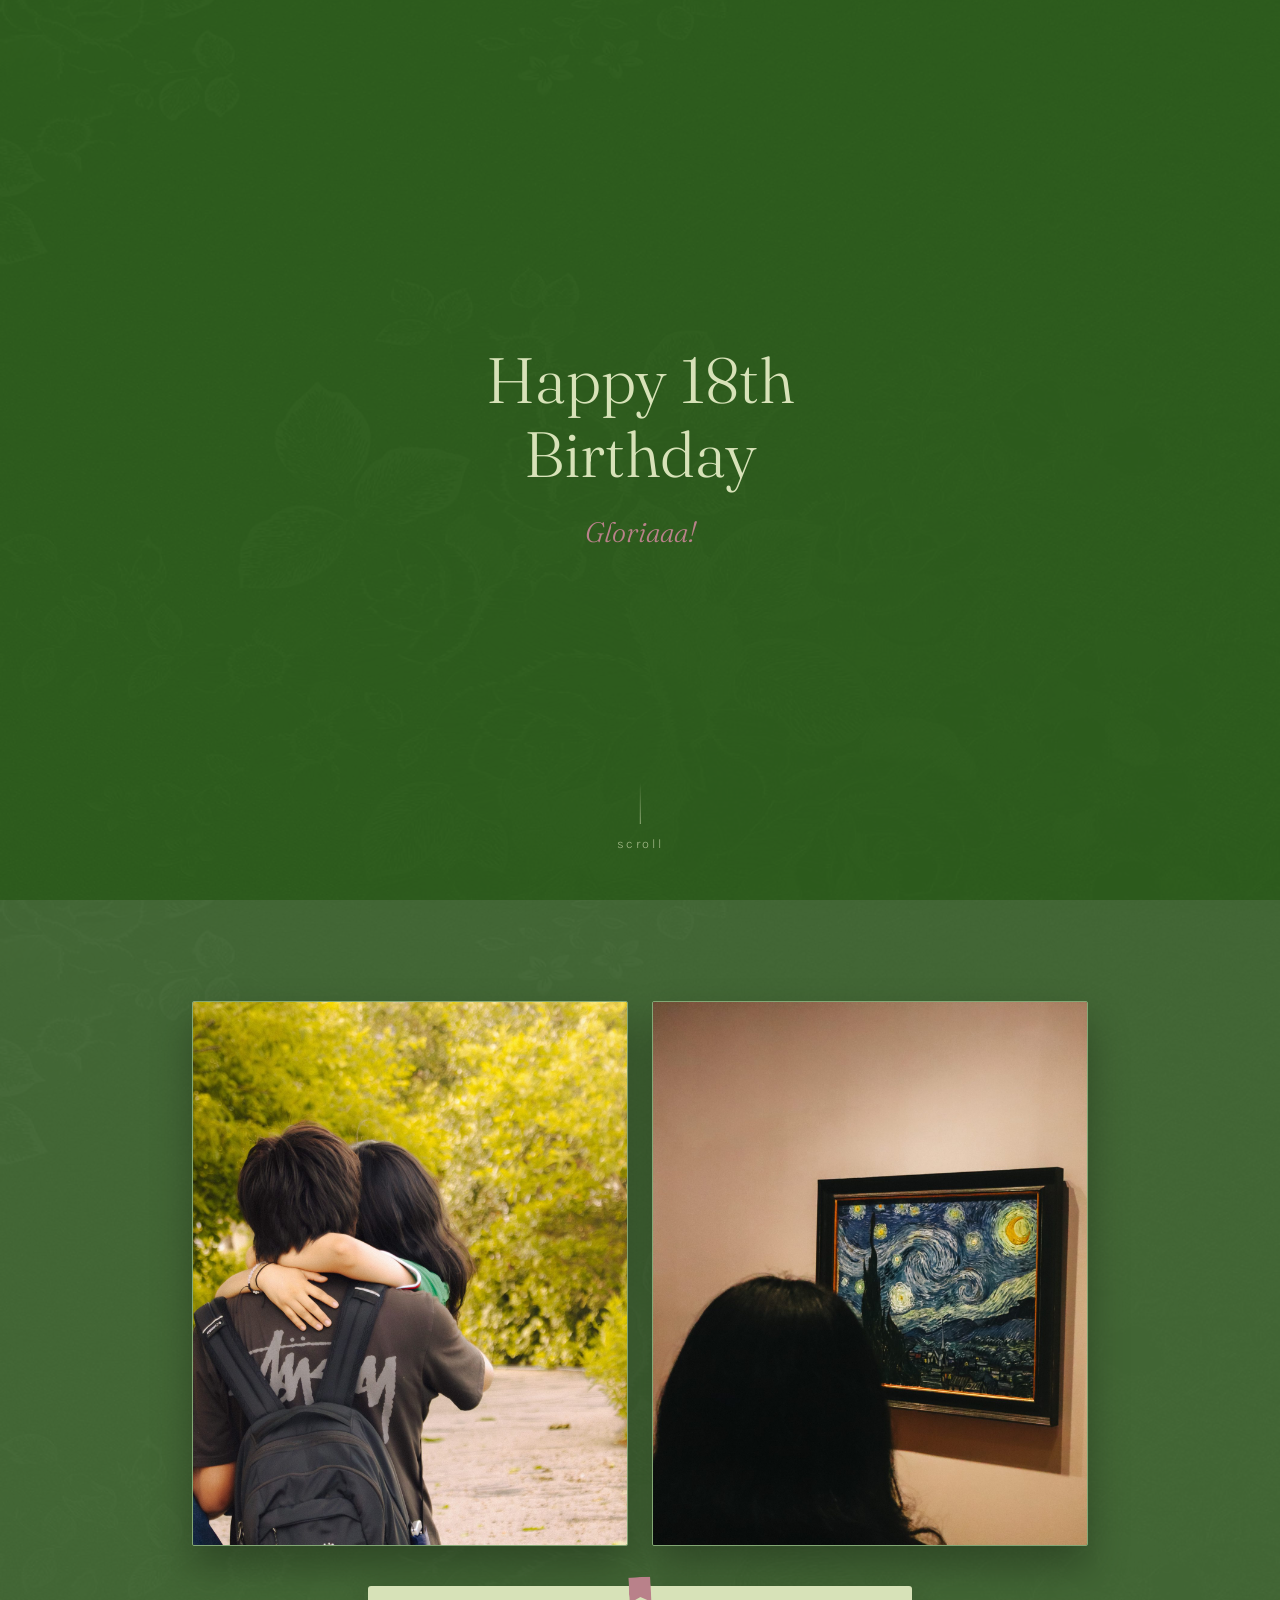
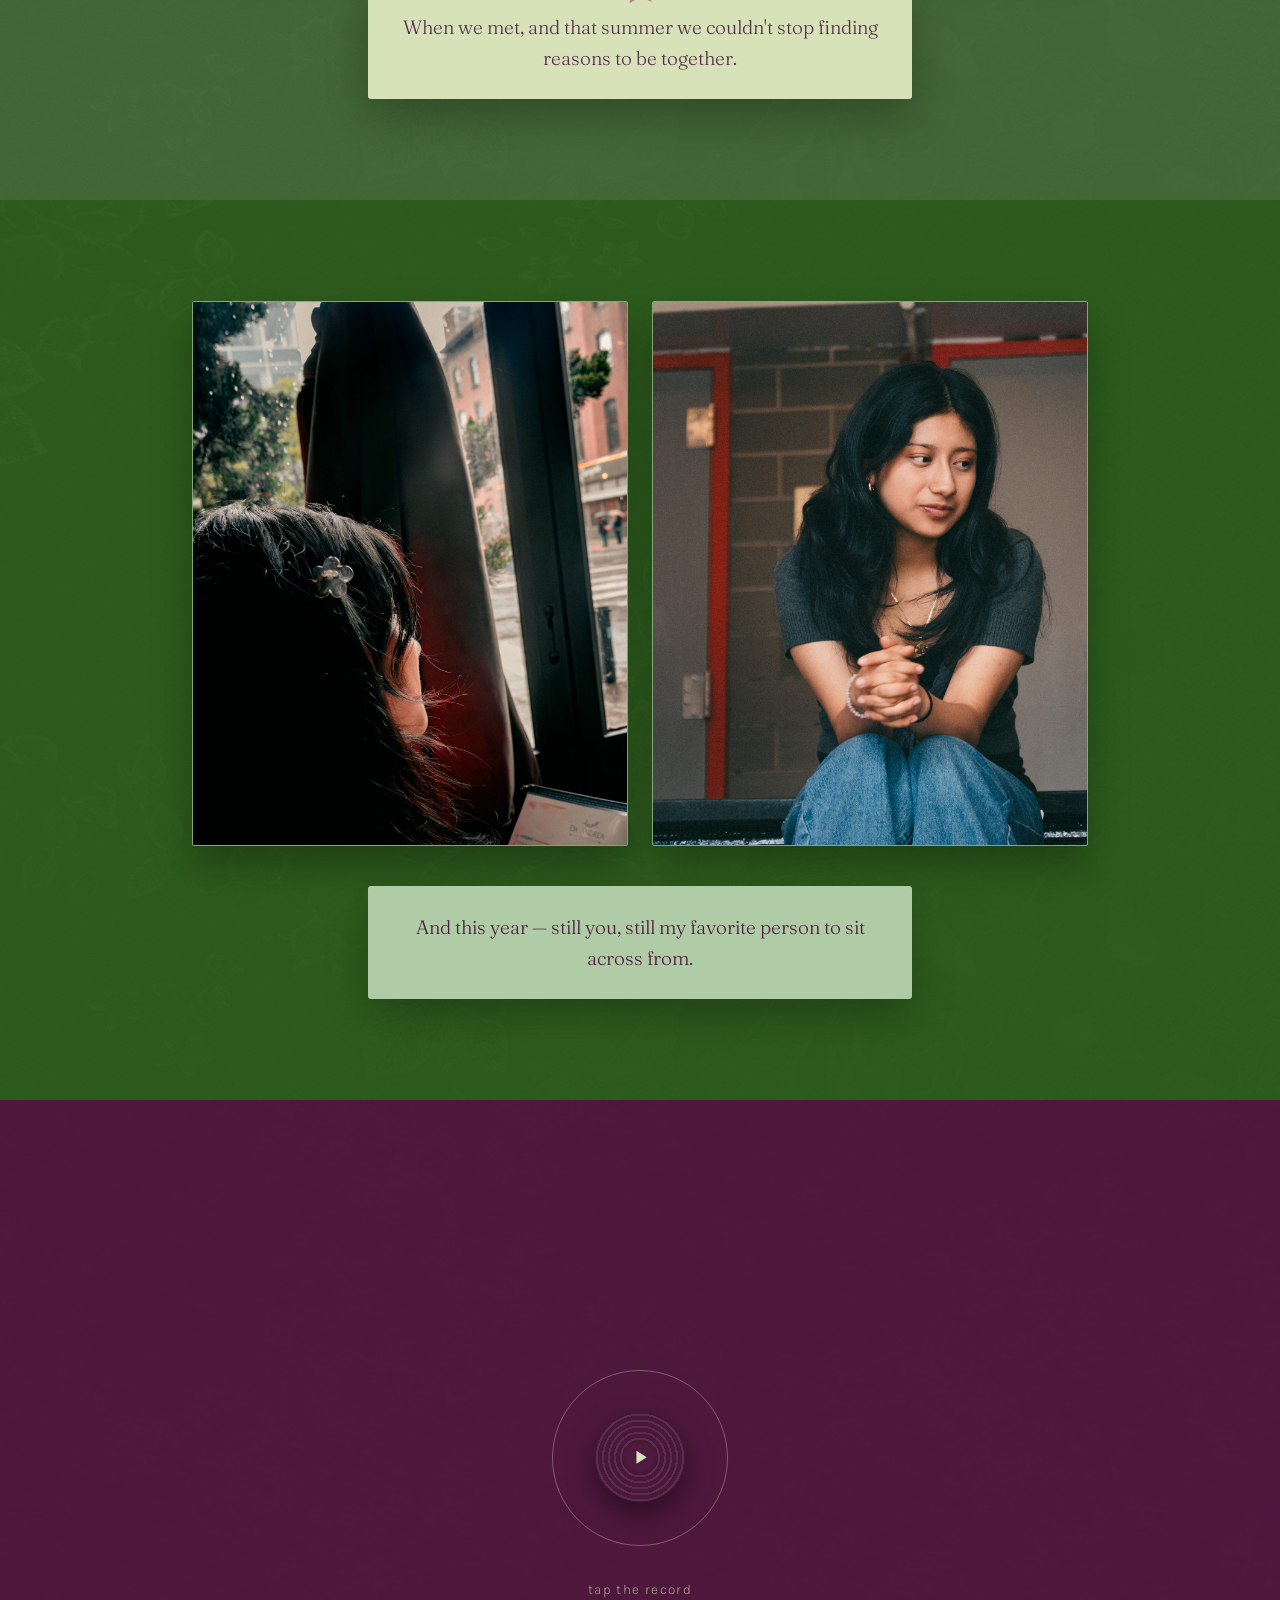
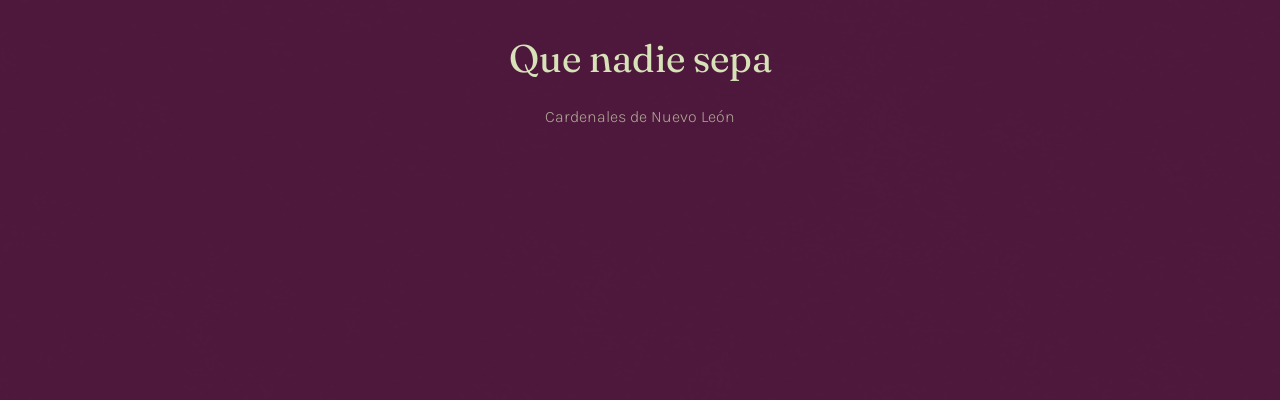
==== main.html @ e871aafc "first commit" ====
<!DOCTYPE html>
<html lang="en">
<head>
<meta charset="UTF-8">
<meta name="viewport" content="width=device-width, initial-scale=1">
<title>Happy Birthday</title>

<link rel="preconnect" href="https://fonts.googleapis.com">
<link rel="preconnect" href="https://fonts.gstatic.com" crossorigin>
<link href="https://fonts.googleapis.com/css2?family=Fraunces:ital,opsz,wght@0,9..144,300;0,9..144,400;0,9..144,500;1,9..144,300;1,9..144,400&family=Karla:wght@300;400;500&display=swap" rel="stylesheet">
<link rel="stylesheet" href="style.css">
</head>
<body>

<main>


  <section class="scene scene--opening" id="opening">
    <div class="wrap">
      <h1 class="headline">
        Happy
        
        <span class="age">18</span>th
        Birthday
      </h1>
      <p class="accent">Gloriaaa!</p>
    </div>

    <a class="scroll-cue" href="#us">
      <span class="scroll-cue__line" aria-hidden="true"></span>
      scroll
    </a>
  </section>

  <section class="scene scene--us" id="us">
    <div class="wrap wrap--wide">

      <div class="gallery">
        <figure class="frame">
          
          <img src="images/photo-when-we-met.jpg" alt="The two of us, arms around each other, walking together" loading="lazy">
        </figure>
        <figure class="frame">
          <img src="images/photo-that-summer.jpg" alt="Looking at Van Gogh's Starry Night together at the museum" loading="lazy">
        </figure>
      </div>

      <p class="note-card note-card--ribbon">
  
        When we met, and that summer we couldn't stop finding reasons to be together.
      </p>

    </div>
  </section>


  <section class="scene scene--us-still" id="us-still">
    <div class="wrap wrap--wide">

      <div class="gallery">
        <figure class="frame">
          <img src="images/photo-moment.jpg" alt="A quiet moment by the restaurant window" loading="lazy">
        </figure>
        <figure class="frame">
          <img src="images/photo-recently.jpg" alt="You, recently" loading="lazy">
        </figure>
      </div>

      <p class="note-card note-card--alt">
        
        And this year — still you, still my favorite person to sit across from.
      </p>

    </div>
  </section>

  <section class="scene scene--song" id="song">
    <div class="wrap">

     
      <audio id="song-audio" src="audio/Que nadien sepa By Cardenales De Nuevo Leon.mp3" loop preload="none"></audio>

      <button class="disc" id="disc-btn" aria-pressed="false" aria-label="Play Que nadie sepa by Cardenales de Nuevo León">
        <span class="disc__ring" aria-hidden="true"></span>
        <span class="disc__vinyl" aria-hidden="true">
          <svg class="disc__icon disc__icon--play" viewBox="0 0 24 24" aria-hidden="true"><path d="M8 5v14l11-7z"/></svg>
          <svg class="disc__icon disc__icon--pause" viewBox="0 0 24 24" aria-hidden="true"><path d="M6 5h4v14H6zM14 5h4v14h-4z"/></svg>
        </span>
      </button>

      <p class="tap-hint" id="tap-hint">tap the record</p>
      
      <h2 class="song-title">Que nadie sepa</h2>
      <p class="song-artist">Cardenales de Nuevo León</p>

    </div>
  </section>

</main>

<script src="script.js"></script>
</body>
</html>
---- style.css ----
:root {
  --green-deep:  #2D5A1D;   /* gate, 01 opening, 03 us-still */
  --green-mid:   #426535;   /* 02 us */
  --plum:        #4F1A40;   /* 04 the song */

  --cream:       #D7E2B8;   /* headline text, note card bg (02) */
  --rose:        #B9818A;   /* "my love", ring hover fill, ribbon */
  --sage-ring:   #83A775;   /* ring stroke, photo frame border */

  --note-bg-02:   #D7E2B8;
  --note-text-02: #582E4E;
  --note-bg-03:   #B0CCA6;
  --note-text-03: #4F1A40;

  --serif: 'Fraunces', Georgia, serif;
  --sans:  'Karla', system-ui, -apple-system, sans-serif;
}

* { box-sizing: border-box; }

[hidden] { display: none !important; }

html { scroll-behavior: smooth; }

body {
  margin: 0;
  min-height: 100%;
  color: var(--cream);
  font-family: var(--sans);
  font-weight: 300;
  line-height: 1.7;
  background: var(--green-deep);
}

.wrap {
  width: 100%;
  max-width: 34rem;
  margin: 0 auto;
  text-align: center;
  position: relative;
  z-index: 1;
}

.wrap--wide { max-width: 56rem; }

.scene { position: relative; }

.scene::before {
  content: "";
  position: absolute;
  inset: 0;
  z-index: 0;
  opacity: .1;
  background-size: cover;
  background-position: center;
  mix-blend-mode: soft-light;
  pointer-events: none;
}

.gate::before,
.scene--opening::before,
.scene--us::before,
.scene--us-still::before {
  background-image: url("images/texture-sage.jpg");
}

.scene--song::before {
  background-image: url("images/texture-burgundy.jpg");
}

.scene {
  min-height: 100svh;
  display: grid;
  place-items: center;
  padding: clamp(3rem, 9vw, 6rem) 1.25rem;
}

.scene--opening { background: var(--green-deep); }
.scene--us       { background: var(--green-mid); }
.scene--us-still { background: var(--green-deep); }
.scene--song     { background: var(--plum); }

.gate-body { background: var(--green-deep); }

.gate {
  position: relative;
  min-height: 100svh;
  display: grid;
  place-items: center;
  padding: 1.5rem;
}

.gate::before { opacity: .1; }

.eyebrow {
  font-family: var(--sans);
  font-size: .9rem;
  letter-spacing: .3em;
  text-transform: lowercase;
  color: rgba(215, 226, 184, .75);
  margin: 0 0 1rem;
}

.gate__line {
  font-family: var(--serif);
  font-style: italic;
  font-weight: 300;
  font-size: clamp(1.5rem, 5.5vw, 1.9rem);
  line-height: 1.4;
  color: var(--cream);
  margin: 0 0 3rem;
}

.ring-btn {
  --size: 7.5rem;
  width: var(--size);
  height: var(--size);
  border-radius: 50%;
  border: 1px solid var(--sage-ring);
  display: inline-flex;
  align-items: center;
  justify-content: center;
  gap: .3rem;
  margin: 0 auto;
  color: var(--cream);
  font-family: var(--sans);
  font-size: 1rem;
  text-decoration: none;
  transition: background-color .35s ease, border-color .35s ease, transform .2s ease;
  animation: breathe 4.5s ease-in-out infinite;
}

.ring-btn:hover,
.ring-btn:focus-visible {
  background: rgba(185, 129, 138, .1);
  border-color: var(--rose);
}

.ring-btn:active { transform: scale(.97); }

.ring-btn:focus-visible {
  outline: 2px solid var(--sage-ring);
  outline-offset: 4px;
}

.ring-btn__arrow { transition: transform .3s ease; }
.ring-btn:hover .ring-btn__arrow { transform: translateX(3px); }

@keyframes breathe {
  50% { box-shadow: 0 0 34px 0 rgba(131, 167, 117, .3); }
}

.scene--opening { position: relative; }

.headline {
  font-family: var(--serif);
  font-weight: 300;
  font-size: clamp(2.4rem, 8vw, 4rem);
  line-height: 1.15;
  color: var(--cream);
  margin: 0 0 .3em;
  animation: fadeUp .9s ease .1s both;
}

.age { font-variant-numeric: oldstyle-nums; }

.accent {
  font-family: var(--serif);
  font-style: italic;
  font-weight: 300;
  font-size: clamp(1.4rem, 5vw, 1.75rem);
  color: var(--rose);
  margin: 0;
  animation: fadeUp .9s ease .35s both;
}

@keyframes fadeUp {
  from { opacity: 0; transform: translateY(16px); }
}

.scroll-cue {
  position: absolute;
  left: 50%;
  bottom: clamp(1.5rem, 5vh, 3rem);
  transform: translateX(-50%);
  z-index: 1;
  display: flex;
  flex-direction: column;
  align-items: center;
  gap: .6rem;
  color: rgba(215, 226, 184, .7);
  font-family: var(--sans);
  font-size: .8rem;
  letter-spacing: .2em;
  text-decoration: none;
  text-transform: lowercase;
}

.scroll-cue__line {
  width: 1px;
  height: 2.6rem;
  background: linear-gradient(rgba(215, 226, 184, 0), rgba(215, 226, 184, .6));
}

.gallery {
  display: grid;
  grid-template-columns: 1fr;
  gap: 1.5rem;
  margin: 0 0 2.5rem;
}

.frame {
  margin: 0;
  border: 1px solid var(--sage-ring);
  border-radius: 2px;
  overflow: hidden;
  aspect-ratio: 4 / 5;
  opacity: 0;
  transform: translateY(24px);
  transition: opacity .6s ease, transform .6s ease;
  box-shadow: 0 20px 40px rgba(0, 0, 0, .3);
}

.frame.is-visible { opacity: 1; transform: none; }

.gallery .frame:nth-child(2) { transition-delay: .15s; }

.frame img {
  display: block;
  width: 100%;
  height: 100%;
  object-fit: cover;
}

/* Placeholder shown if a photo is missing */
.frame--empty {
  display: grid;
  place-items: center;
  background: rgba(215, 226, 184, .08);
  border-style: dashed;
}

.frame--empty img { display: none; }

.frame--empty::after {
  content: attr(data-empty);
  font-size: .85rem;
  padding: 1rem;
  text-align: center;
  color: rgba(215, 226, 184, .8);
}

.note-card {
  position: relative;
  max-width: 34rem;
  margin: 0 auto;
  padding: 1.6rem 2rem;
  border-radius: 3px;
  font-family: var(--serif);
  font-size: clamp(1.05rem, 3vw, 1.2rem);
  line-height: 1.6;
  box-shadow: 0 18px 40px rgba(0, 0, 0, .25);
  opacity: 0;
  transform: translateY(24px);
  transition: opacity .6s ease .3s, transform .6s ease .3s;
}

.note-card.is-visible { opacity: 1; transform: none; }

.note-card--ribbon {
  background: var(--note-bg-02);
  color: var(--note-text-02);
}

.note-card--alt {
  background: var(--note-bg-03);
  color: var(--note-text-03);
}

/* the one small ribbon accent, section 02 only */
.note-card--ribbon::before {
  content: "";
  position: absolute;
  top: -.6rem;
  left: 50%;
  width: 1.4rem;
  height: 1.6rem;
  background: var(--rose);
  transform: translateX(-50%) rotate(-3deg);
  clip-path: polygon(0 0, 100% 0, 100% 100%, 50% 78%, 0 100%);
}

@media (min-width: 700px) {
  .gallery { grid-template-columns: 1fr 1fr; }
}

/* ============================================================
   04. The song
   ============================================================ */
.disc {
  position: relative;
  width: 11rem;
  height: 11rem;
  margin: 0 auto 2rem;
  padding: 0;
  border: none;
  background: none;
  cursor: pointer;
  display: grid;
  place-items: center;
}

.disc__ring {
  position: absolute;
  inset: 0;
  border-radius: 50%;
  border: 1px solid rgba(215, 226, 184, .35);
}

.disc__vinyl {
  width: 5.6rem;
  height: 5.6rem;
  border-radius: 50%;
  display: grid;
  place-items: center;
  background:
    radial-gradient(circle at 50% 50%, var(--plum) 0 22%, transparent 23%),
    repeating-radial-gradient(circle, #582E4E 0 2px, #4a1836 2px 6px);
  box-shadow: 0 12px 30px rgba(0, 0, 0, .45);
  transition: transform .3s ease;
}

.disc.is-playing .disc__vinyl {
  animation: spin 1.8s linear infinite;
}

@keyframes spin {
  to { transform: rotate(360deg); }
}

.disc__icon {
  width: 1.4rem;
  height: 1.4rem;
  fill: var(--cream);
}

.disc__icon--pause { display: none; }
.disc.is-playing .disc__icon--play { display: none; }
.disc.is-playing .disc__icon--pause { display: block; }

.disc:hover .disc__ring { border-color: var(--rose); }

.disc:focus-visible {
  outline: 2px solid var(--sage-ring);
  outline-offset: 6px;
  border-radius: 50%;
}

.disc[disabled] { cursor: default; opacity: .5; }

.tap-hint {
  font-size: .85rem;
  letter-spacing: .1em;
  color: rgba(215, 226, 184, .65);
  margin: 0 0 1.6rem;
  text-transform: lowercase;
}

.song-title {
  font-family: var(--serif);
  font-weight: 400;
  font-size: clamp(1.8rem, 6vw, 2.4rem);
  margin: 0 0 .3em;
  color: var(--cream);
}

.song-artist {
  font-family: var(--sans);
  font-size: 1rem;
  color: rgba(215, 226, 184, .7);
  margin: 0;
}

@media (prefers-reduced-motion: reduce) {
  html { scroll-behavior: auto; }

  .ring-btn,
  .headline,
  .accent,
  .frame,
  .note-card,
  .disc__vinyl {
    animation: none !important;
    transition: none !important;
  }

  .frame,
  .note-card {
    opacity: 1;
    transform: none;
  }
}
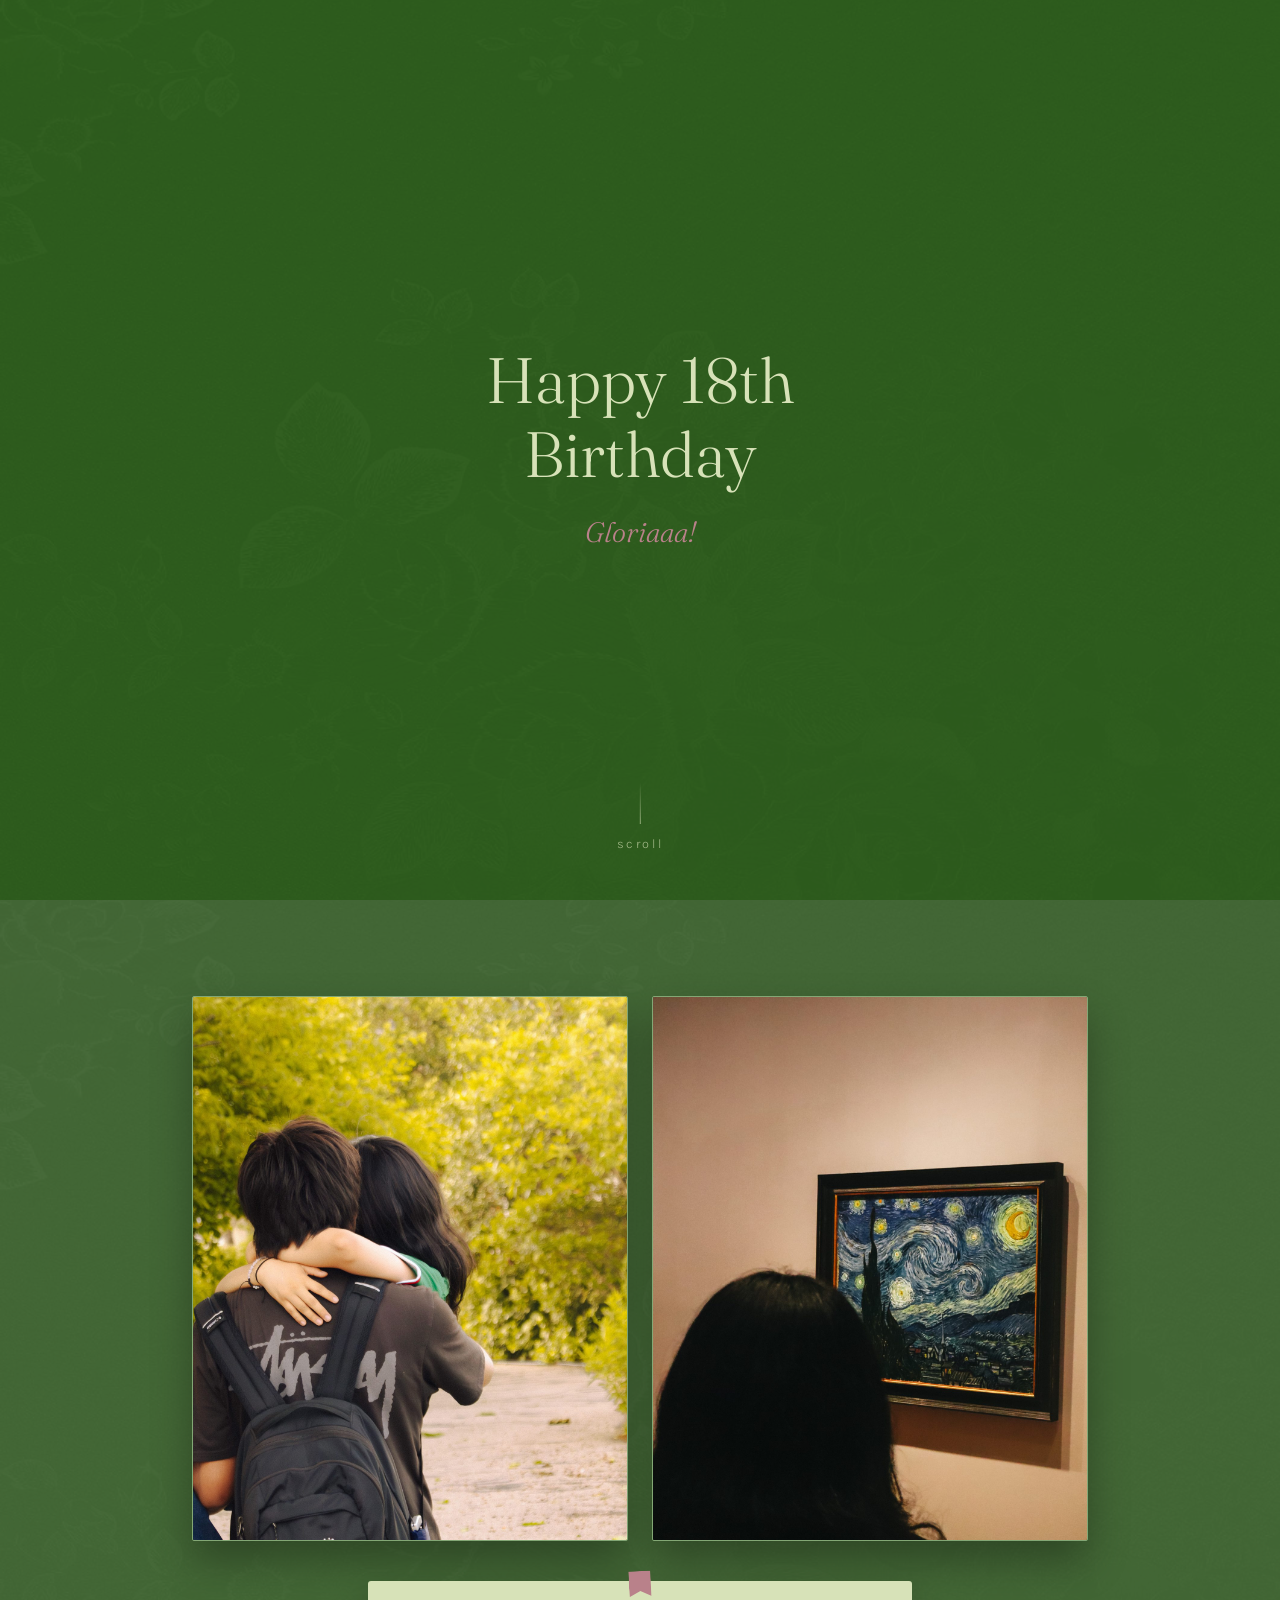
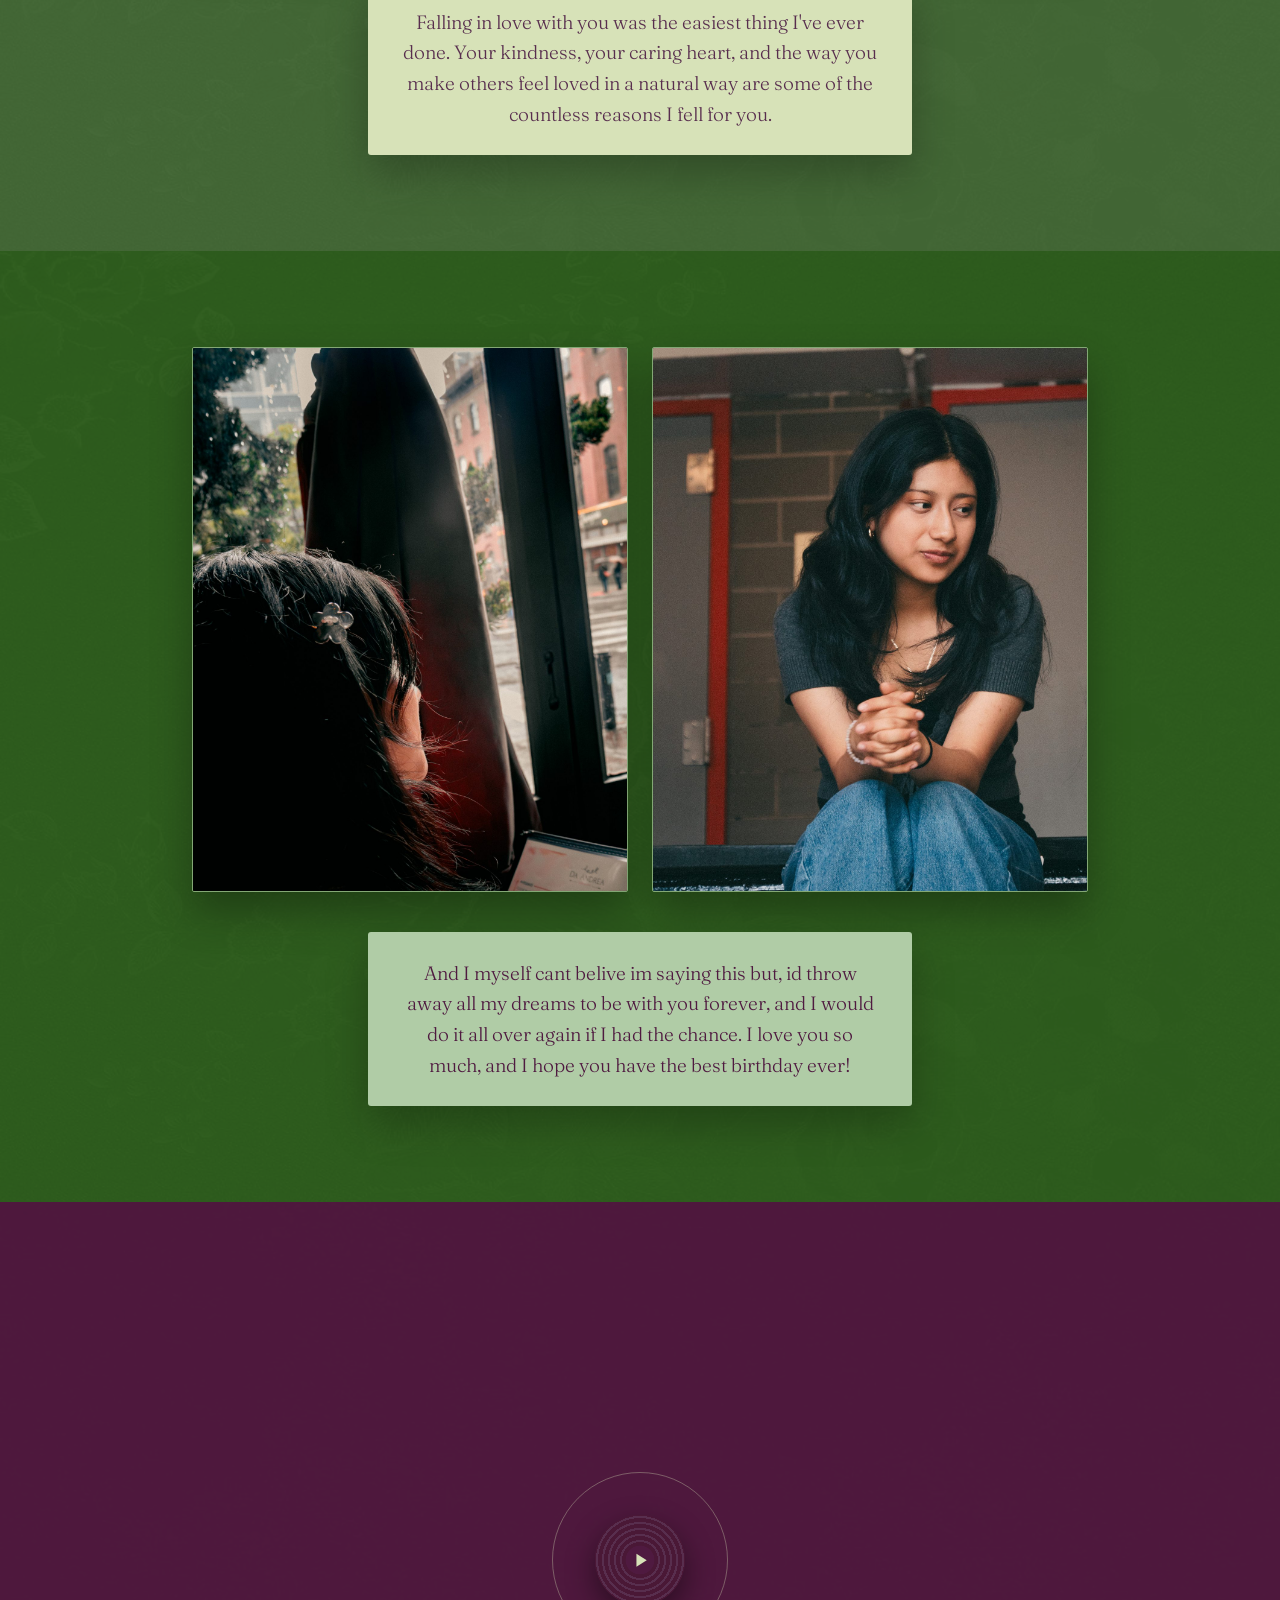
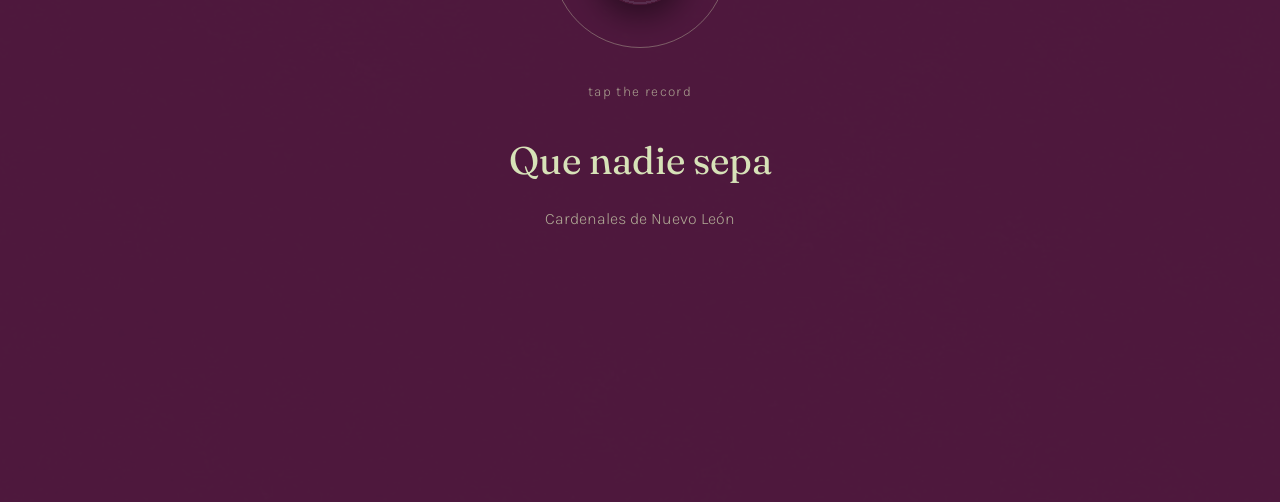
==== commit 2b9f0b7a: "Third Birthday-site" ====
--- a/main.html
+++ b/main.html
@@ -47,7 +47,7 @@
 
       <p class="note-card note-card--ribbon">
   
-        When we met, and that summer we couldn't stop finding reasons to be together.
+        Falling in love with you was the easiest thing I've ever done. Your kindness, your caring heart, and the way you make others feel loved in a natural way are some of the countless reasons I fell for you.
       </p>
 
     </div>
@@ -68,7 +68,7 @@
 
       <p class="note-card note-card--alt">
         
-        And this year — still you, still my favorite person to sit across from.
+       And I myself cant belive im saying this but, id throw away all my dreams to be with you forever, and I would do it all over again if I had the chance. I love you so much, and I hope you have the best birthday ever!
       </p>
 
     </div>
--- a/style.css
+++ b/style.css
@@ -202,11 +202,12 @@
   background: linear-gradient(rgba(215, 226, 184, 0), rgba(215, 226, 184, .6));
 }
 
+/* Two photos side by side at every screen size, so phones match desktop */
 .gallery {
   display: grid;
-  grid-template-columns: 1fr;
-  gap: 1.5rem;
-  margin: 0 0 2.5rem;
+  grid-template-columns: 1fr 1fr;
+  gap: .75rem;
+  margin: 0 0 1.75rem;
 }
 
 .frame {
@@ -218,7 +219,7 @@
   opacity: 0;
   transform: translateY(24px);
   transition: opacity .6s ease, transform .6s ease;
-  box-shadow: 0 20px 40px rgba(0, 0, 0, .3);
+  box-shadow: 0 10px 24px rgba(0, 0, 0, .3);
 }
 
 .frame.is-visible { opacity: 1; transform: none; }
@@ -254,7 +255,7 @@
   position: relative;
   max-width: 34rem;
   margin: 0 auto;
-  padding: 1.6rem 2rem;
+  padding: 1.3rem 1.4rem;
   border-radius: 3px;
   font-family: var(--serif);
   font-size: clamp(1.05rem, 3vw, 1.2rem);
@@ -290,8 +291,14 @@
   clip-path: polygon(0 0, 100% 0, 100% 100%, 50% 78%, 0 100%);
 }
 
+/* Wider screens: more breathing room around the photos */
 @media (min-width: 700px) {
-  .gallery { grid-template-columns: 1fr 1fr; }
+  .gallery {
+    gap: 1.5rem;
+    margin-bottom: 2.5rem;
+  }
+  .frame { box-shadow: 0 20px 40px rgba(0, 0, 0, .3); }
+  .note-card { padding: 1.6rem 2rem; }
 }
 
 /* ============================================================
